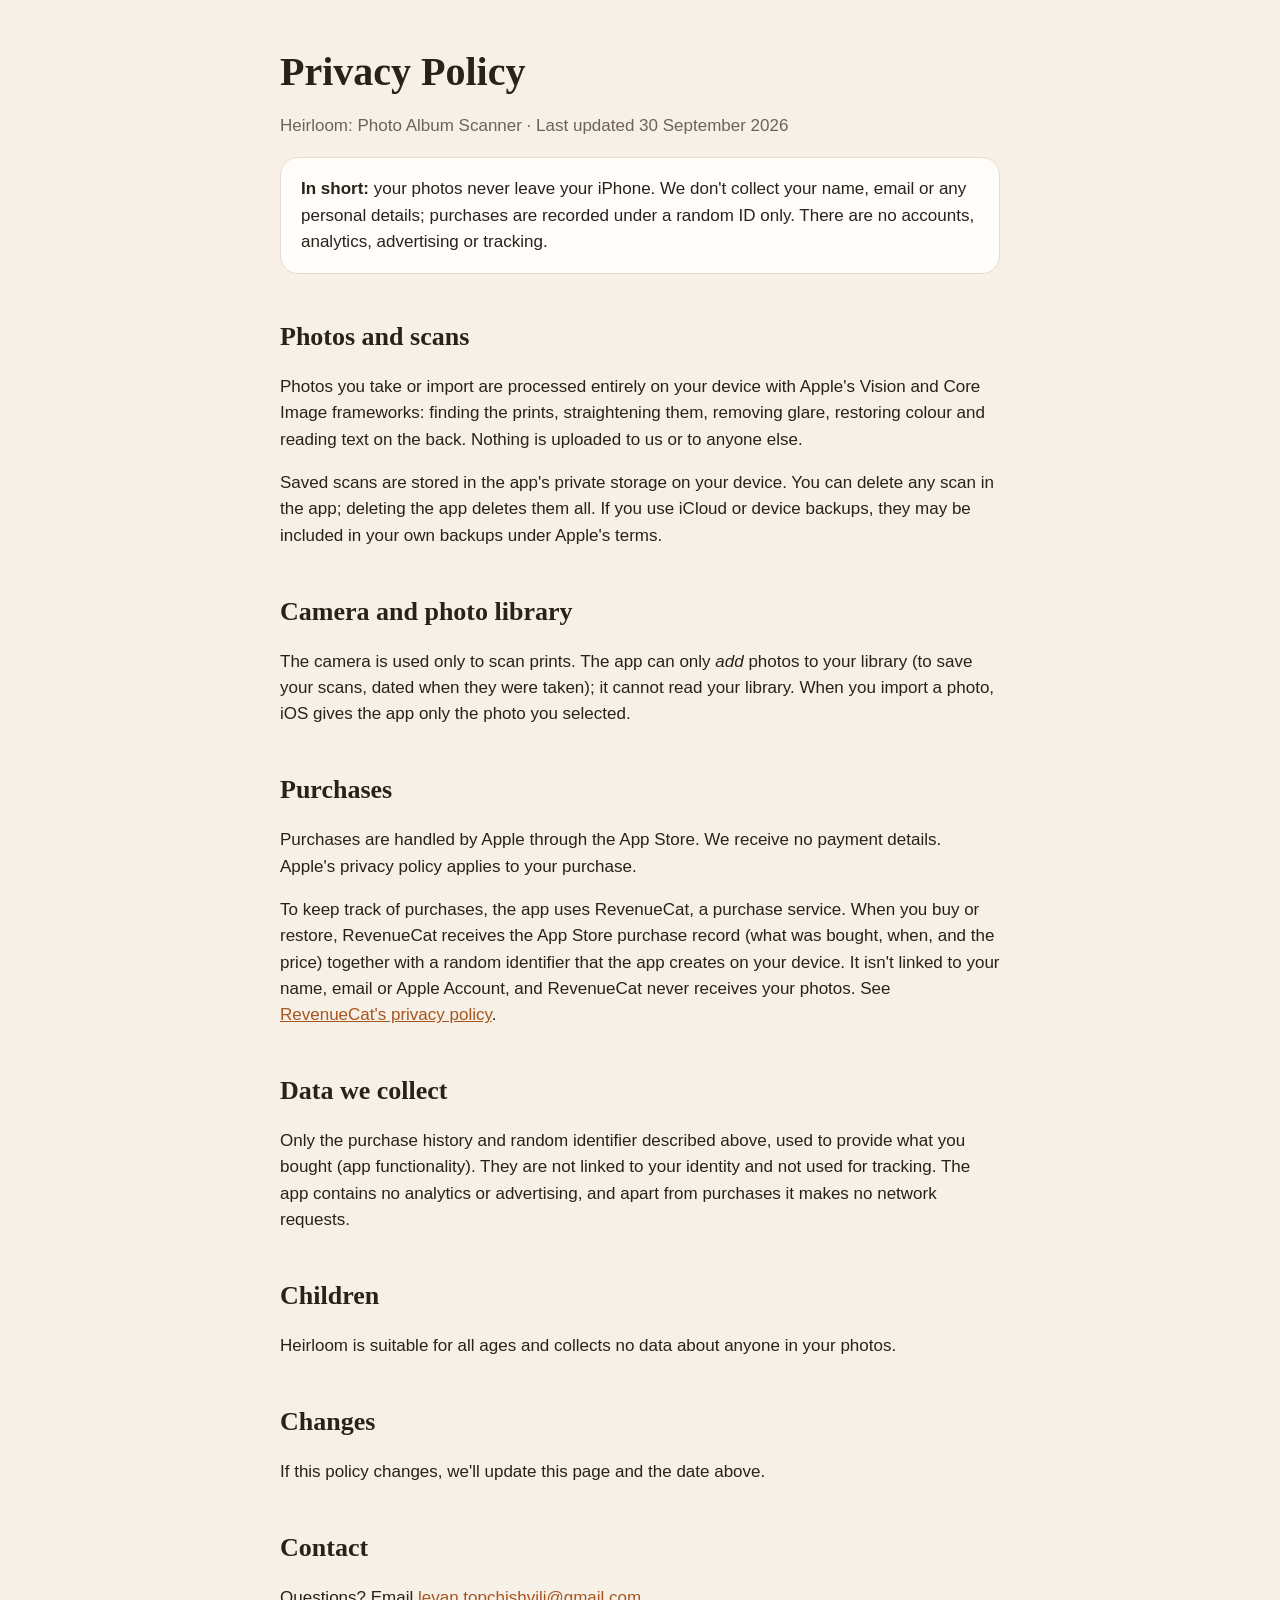
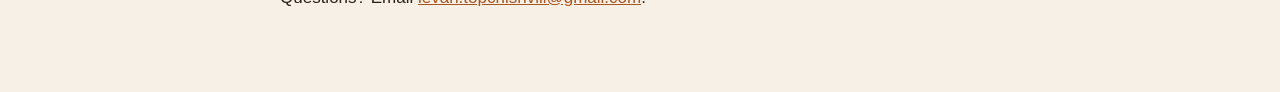
==== docs/privacy.html @ e1b4d304 "Update site" ====
<!doctype html><html lang="en"><head><meta charset="utf-8"><meta name="viewport" content="width=device-width,initial-scale=1">
<title>Privacy Policy – Heirloom: Photo Album Scanner</title><link rel="stylesheet" href="style.css"></head><body><main>
<h1>Privacy Policy</h1>
<p class="muted">Heirloom: Photo Album Scanner · Last updated 30 September 2026</p>
<div class="card"><strong>In short:</strong> your photos never leave your iPhone. We don't collect your name, email or any personal details; purchases are recorded under a random ID only. There are no accounts, analytics, advertising or tracking.</div>
<h2>Photos and scans</h2>
<p>Photos you take or import are processed entirely on your device with Apple's Vision and Core Image frameworks: finding the prints, straightening them, removing glare, restoring colour and reading text on the back. Nothing is uploaded to us or to anyone else.</p>
<p>Saved scans are stored in the app's private storage on your device. You can delete any scan in the app; deleting the app deletes them all. If you use iCloud or device backups, they may be included in your own backups under Apple's terms.</p>
<h2>Camera and photo library</h2>
<p>The camera is used only to scan prints. The app can only <em>add</em> photos to your library (to save your scans, dated when they were taken); it cannot read your library. When you import a photo, iOS gives the app only the photo you selected.</p>
<h2>Purchases</h2>
<p>Purchases are handled by Apple through the App Store. We receive no payment details. Apple's privacy policy applies to your purchase.</p>
<p>To keep track of purchases, the app uses RevenueCat, a purchase service. When you buy or restore, RevenueCat receives the App Store purchase record (what was bought, when, and the price) together with a random identifier that the app creates on your device. It isn't linked to your name, email or Apple Account, and RevenueCat never receives your photos. See <a href="https://www.revenuecat.com/privacy">RevenueCat's privacy policy</a>.</p>
<h2>Data we collect</h2>
<p>Only the purchase history and random identifier described above, used to provide what you bought (app functionality). They are not linked to your identity and not used for tracking. The app contains no analytics or advertising, and apart from purchases it makes no network requests.</p>
<h2>Children</h2>
<p>Heirloom is suitable for all ages and collects no data about anyone in your photos.</p>
<h2>Changes</h2>
<p>If this policy changes, we'll update this page and the date above.</p>
<h2>Contact</h2>
<p>Questions? Email <a href="mailto:levan.topchishvili@gmail.com">levan.topchishvili@gmail.com</a>.</p>
</main></body></html>
---- docs/style.css ----
:root{--paper:#F6F0E6;--card:#FFFDF9;--ink:#2A211B;--soft:#6E6258;--line:#E6DCCD;--accent:#A8551F}
@media (prefers-color-scheme:dark){:root{--paper:#14110E;--card:#221D19;--ink:#F3EBE0;--soft:#B3A89C;--line:#342C25;--accent:#EE9A58}}
*{box-sizing:border-box}
body{margin:0;background:var(--paper);color:var(--ink);font:17px/1.55 -apple-system,BlinkMacSystemFont,"Segoe UI",sans-serif}
main{max-width:760px;margin:0 auto;padding:40px 20px 64px}
h1,h2,h3{font-family:"New York",ui-serif,Georgia,serif;line-height:1.2}
h1{font-size:40px;margin:.2em 0 .3em}h2{font-size:26px;margin-top:1.8em}h3{font-size:19px;margin:1.2em 0 .3em}
a{color:var(--accent)}
.muted{color:var(--soft)}
.card{background:var(--card);border:1px solid var(--line);border-radius:18px;padding:18px 20px;margin:18px 0}
.hero{display:flex;gap:18px;align-items:center}
.hero img{width:84px;height:84px;border-radius:20px;box-shadow:0 6px 18px rgba(0,0,0,.18)}
.wide{width:100%;max-width:560px;display:block;margin:18px auto}
ul{padding-left:1.2em}li{margin:.3em 0}
footer{margin-top:48px;color:var(--soft);font-size:14px}
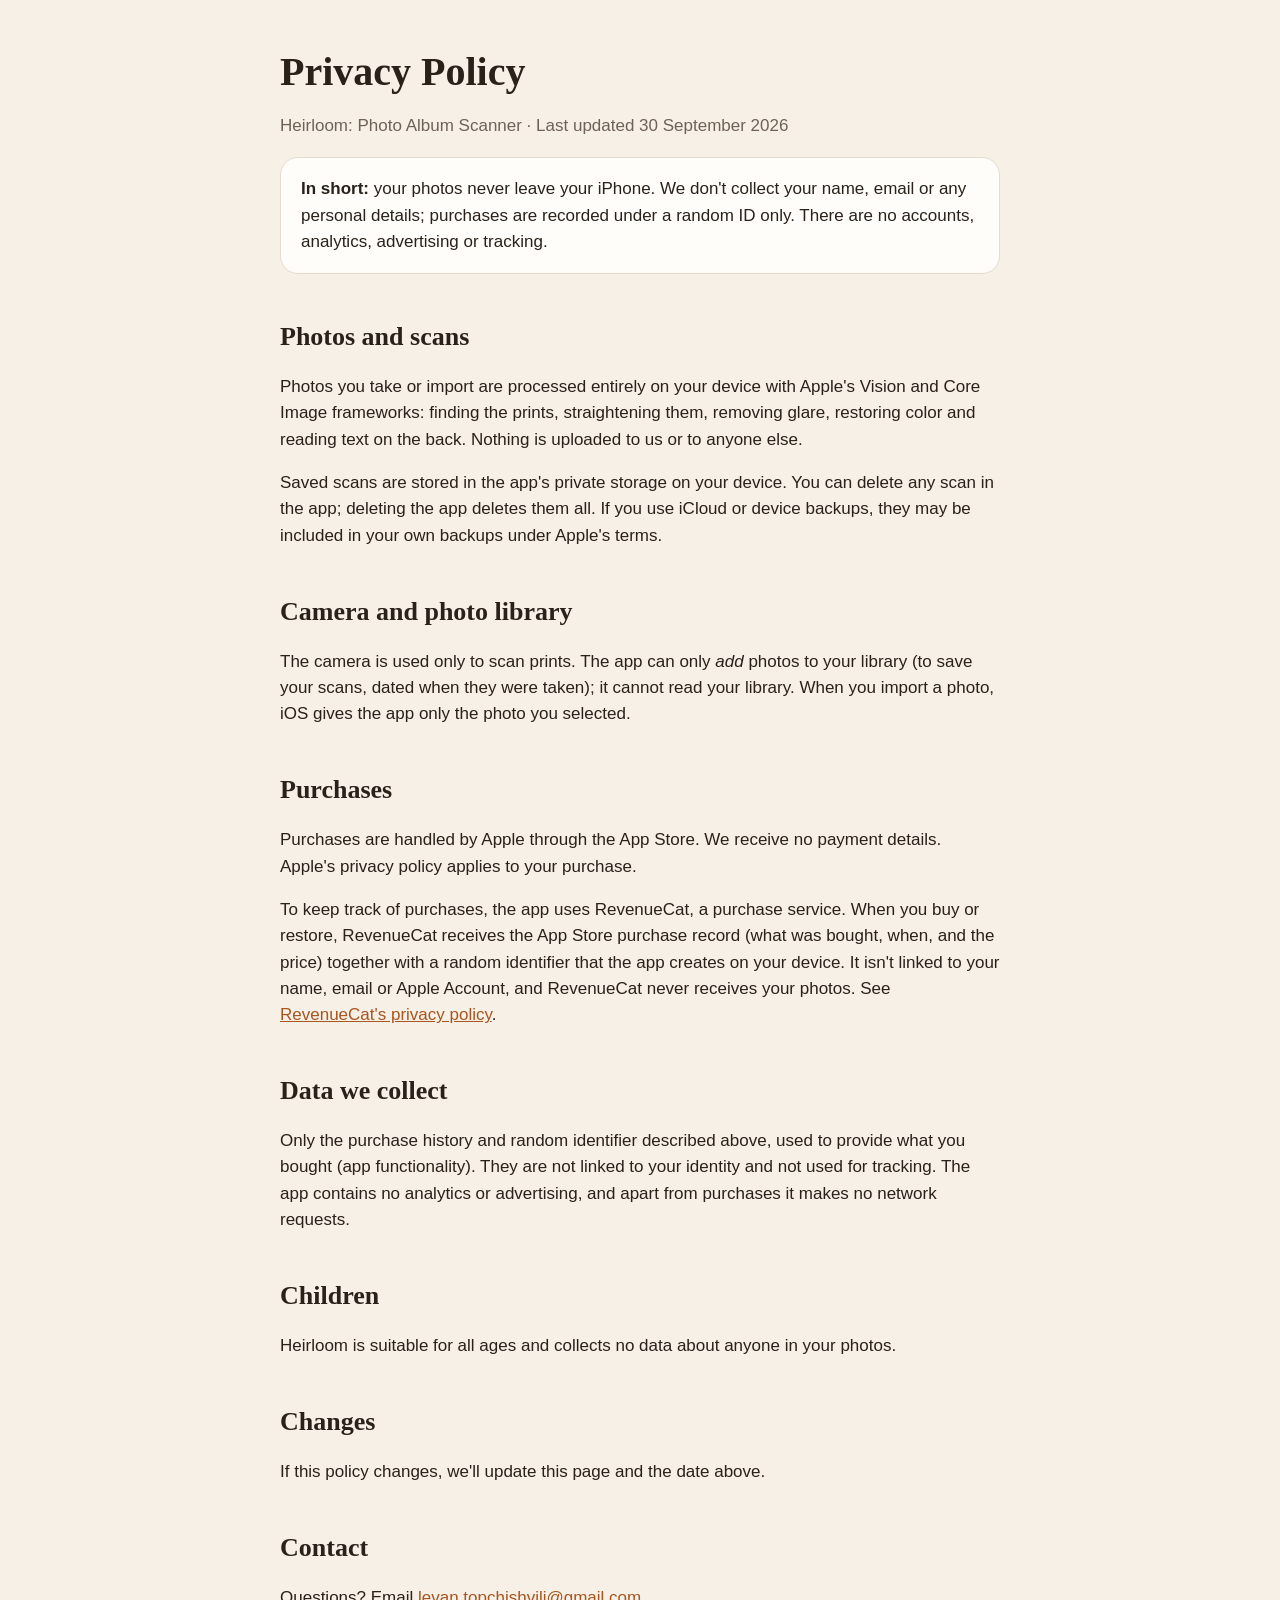
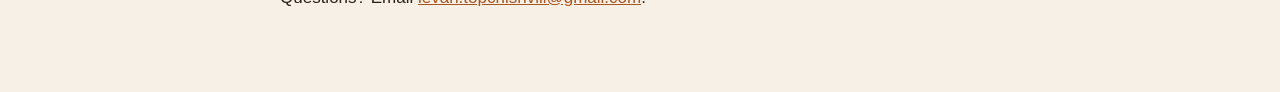
==== commit 981e5dcf: "Update site" ====
--- a/docs/privacy.html
+++ b/docs/privacy.html
@@ -4,7 +4,7 @@
 <p class="muted">Heirloom: Photo Album Scanner · Last updated 30 September 2026</p>
 <div class="card"><strong>In short:</strong> your photos never leave your iPhone. We don't collect your name, email or any personal details; purchases are recorded under a random ID only. There are no accounts, analytics, advertising or tracking.</div>
 <h2>Photos and scans</h2>
-<p>Photos you take or import are processed entirely on your device with Apple's Vision and Core Image frameworks: finding the prints, straightening them, removing glare, restoring colour and reading text on the back. Nothing is uploaded to us or to anyone else.</p>
+<p>Photos you take or import are processed entirely on your device with Apple's Vision and Core Image frameworks: finding the prints, straightening them, removing glare, restoring color and reading text on the back. Nothing is uploaded to us or to anyone else.</p>
 <p>Saved scans are stored in the app's private storage on your device. You can delete any scan in the app; deleting the app deletes them all. If you use iCloud or device backups, they may be included in your own backups under Apple's terms.</p>
 <h2>Camera and photo library</h2>
 <p>The camera is used only to scan prints. The app can only <em>add</em> photos to your library (to save your scans, dated when they were taken); it cannot read your library. When you import a photo, iOS gives the app only the photo you selected.</p>
